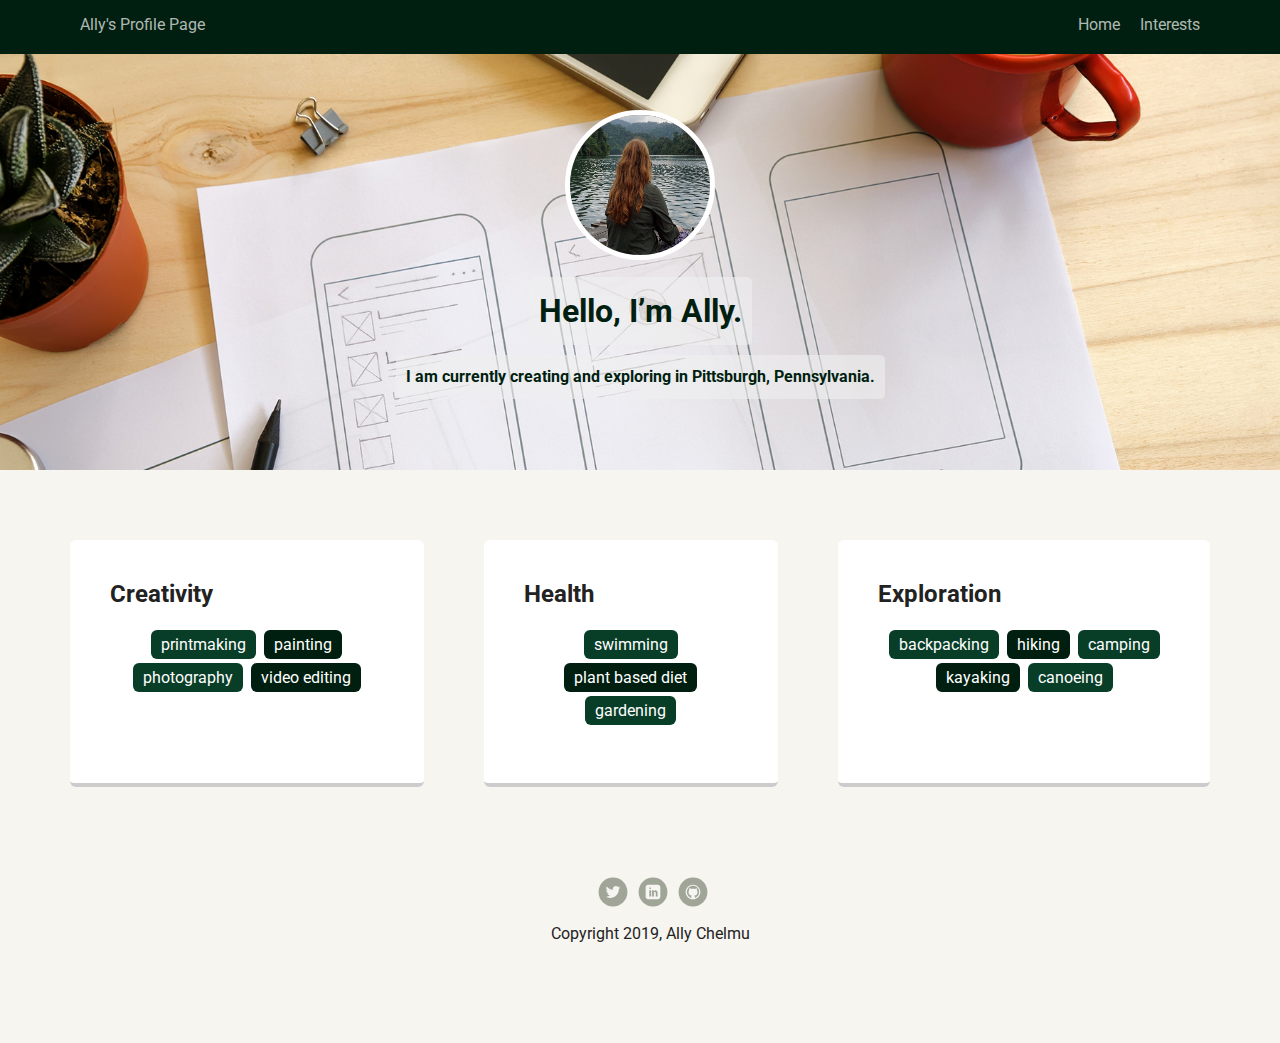
==== interests.html @ 50ff5c98 "changed to interests" ====
<!doctype html>
<html lang="en">
<head>
  <meta charset="utf-8">
  <title>Ally's Profile</title>
  <meta name="viewport" content="width=device-width, initial-scale=1.0">
  <link rel="stylesheet" href="styles.css">
  <link href="https://fonts.googleapis.com/css?family=Muli%7CRoboto:400,300,500,700,900" rel="stylesheet"></head>
  <body>

    <div class="main-nav">
        <ul class="nav">
            <li class="name"><a href="index.html">Ally's Profile Page</a></li>
          <li><a href="index.html">Home</a></li>
          <li><a href="interests.html">Interests</a></li>
        </ul>
    </div>

    <header>
      <img src="images/thailandview.jpg" alt="Ally in Thailand" class="profile-image">
      <h1 class="tag name">Hello, I’m Ally.</h1>
      <p class="tag location">I am currently creating and exploring in Pittsburgh, Pennsylvania.</p>
    </header>
    
    <main>
      <main class="flex">
        <section class="card">
          <h2>Creativity</h2>
          <ul class="interests">
            <li>printmaking</li>
            <li>painting</li>
            <li>photography</li>
            <li>video editing</li>
          </ul>
        </section> 

        <section class="card">
          <h2>Health</h2>
          <ul class="interests">
            <li>swimming</li>
            <li>plant based diet</li>
            <li>gardening</li>
          </ul>
        </section> 

        <section class="card">
          <h2>Exploration</h2>
          <ul class="interests">
            <li>backpacking</li>
            <li>hiking</li>
            <li>camping</li>
            <li>kayaking</li>
            <li>canoeing</li>
          </ul>
        </section> 

    </main>

    <footer>
        <ul>
          <li><a href="https://twitter.com/allymcgraw" class="social twitter">Twitter</a></li>
          <li><a href="https://www.linkedin.com/in/allison-chelmu/" class="social linkedin">LinkedIn</a></li>
          <li><a href="https://github.com/allymu" class="social github">Github</a></li>
        </ul>
        <p class="copyright">Copyright 2019, Ally Chelmu</p>
      </footer>
    </body>
    </html>
---- styles.css ----
/* Global Layout Set-up */
* { 
  box-sizing: border-box;
}
  
body {
  margin: 0;
  padding: 0;
  text-align: center;
  font-family: 'Roboto', sans-serif;
  color: #222;
  background: #f7f5f0;
}
/* Link Styles */

a {
  text-decoration: none;
font-weight: lighter;  
color: rgba(255, 255, 255, 0.692);
}
a:hover {
  color: #white;
  font-weight: normal;  
  
}

/* Section Styles */

.main-nav {
  width: 100%;
  background: #011f10;
  min-height: 30px;
  padding: 10px;
  position: fixed;
  text-align: center;
}
.nav {
  display: flex;
  justify-content: space-around;
  font-weight: 700;
  list-style-type: none;
  margin: 0 auto;
  padding: 0;
}

.nav .name {
    display: block;
    margin-right: auto;
    color: white;
}
.nav li {
  padding: 5px 10px 10px 10px;
}
.nav a {
  transition: all .5s;
}
.nav a:hover {
  color: white
}

header {
  text-align: center;
  background: url('images/sketches.jpg') no-repeat top center ;
  background-size: cover;
  overflow: hidden;
  padding-top: 60px;
}
header {
  line-height: 1.5;
}
header .profile-image {
  margin-top: 50px;
  width: 150px;
  height: 150px;
  border-radius: 50%;
  border: 5px solid white;
  transition: all .5s;
}
header .profile-image:hover {
  transform: scale(1.2) rotate(5deg);
}
.tag {
  background-color: #efefef9c;
  color: #011f10;
  padding: 10px;
  border-radius: 5px;
  display: table;
  margin: 10px auto;
} 
.location {
  background-color: #efefef9c;
  color: #011f10;
  font-weight: bold
}
.card {
  margin: 30px;
  padding: 20px 40px 40px;
  max-width: 500px;
  text-align: left;
  background: #fff;
  border-bottom: 4px solid #ccc;
  border-radius: 6px;
  transition: all .5s;
}
.card:hover {
  border-color:#011f10;
}

ul.skills {
  padding: 0;
  text-align: center;
}

.skills li {
  border-radius: 6px;
  display: inline-block;
  background: #c0400d;
  color: white;
  padding: 5px 10px;
  margin: 2px;
}

.skills li:nth-child(odd) {
  background: #0395a0;
}

ul.interests {
  padding: 0;
  text-align: center;
}

.interests li {
  border-radius: 6px;
  display: inline-block;
  background: #011f10;
  color: white;
  padding: 5px 10px;
  margin: 2px;
}

.interests li:nth-child(odd) {
  background: #083d27;
}

footer {
  width: 100%;
  min-height: 30px;
  padding: 20px 0 40px 20px;
}

footer .copyright {
  top: -8px;
  font-size: .75em;
}

footer ul {
  list-style-type: none;
  margin: 0;
  padding: 0;
}

footer ul li {
  display: inline-block;
}

a.social {
  display: inline-block;
  text-indent: -9999px;
  margin-left: 5px;
  width: 30px;
  height: 30px;
  background-size: 30px 30px;
  opacity: .4;
  transition: all .5s;
}
a.twitter {
  background-image: url(images/twitter.svg);
}
a.linkedin {
  background-image: url(images/linkedin.svg);
}
a.github {
  background-image: url(images/github.svg);
}
a.social:hover {
  opacity: 1;
}
.clearfix {
  clear: both;
}

/* Styles for larger screens */
@media screen and (min-width: 720px) {
  
  .flex {
      display: -ms-flexbox;      /* TWEENER - IE 10 */
      display: flex; 
      max-width: 1200px;
      -ms-flex-pack: distribute;
      justify-content: space-around;
      margin: 0 auto;
  }

  header {
    min-height: 470px;
  }

  .nav {
    max-width: 1200px;
    padding: 0 30px;
  }


  main {
    padding-top: 20px;
  }

  main p {
    line-height: 1.6em;
  }

  footer {
    font-size: 1.3em;
    max-width: 1200px;
    margin: 40px auto;
  }

}
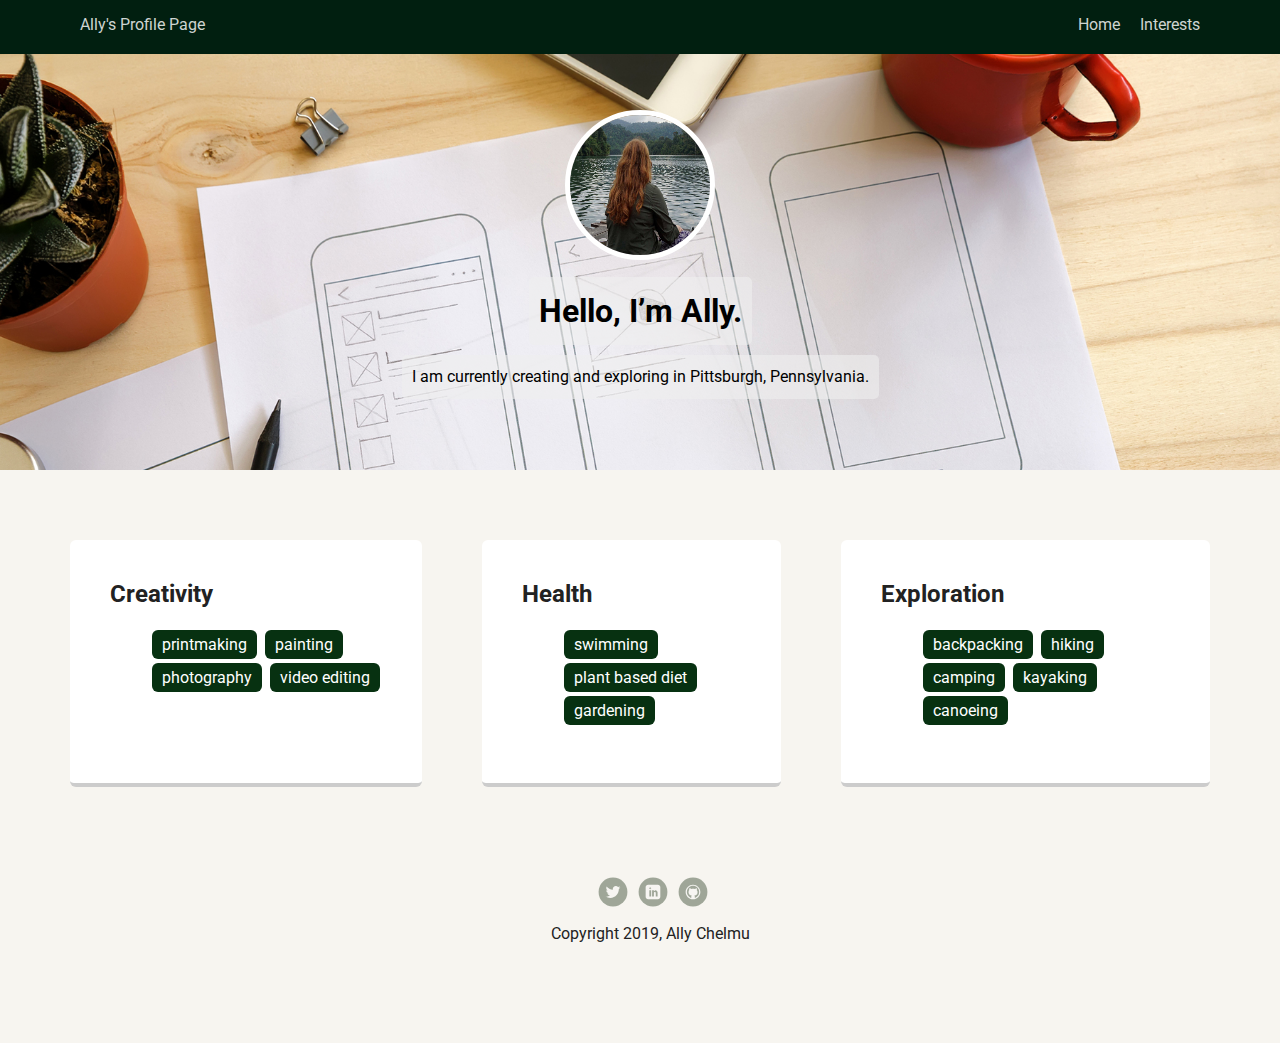
==== commit aae0e04e: "new changes in css and interests page" ====
--- a/interests.html
+++ b/interests.html
@@ -8,20 +8,20 @@
   <link href="https://fonts.googleapis.com/css?family=Muli%7CRoboto:400,300,500,700,900" rel="stylesheet"></head>
   <body>
 
-    <div class="main-nav">
+    <nav class="main-nav">
         <ul class="nav">
             <li class="name"><a href="index.html">Ally's Profile Page</a></li>
           <li><a href="index.html">Home</a></li>
           <li><a href="interests.html">Interests</a></li>
         </ul>
-    </div>
+    </nav>
 
     <header>
       <img src="images/thailandview.jpg" alt="Ally in Thailand" class="profile-image">
       <h1 class="tag name">Hello, I’m Ally.</h1>
       <p class="tag location">I am currently creating and exploring in Pittsburgh, Pennsylvania.</p>
     </header>
-    
+
     <main>
       <main class="flex">
         <section class="card">
--- a/styles.css
+++ b/styles.css
@@ -15,13 +15,13 @@
 
 a {
   text-decoration: none;
-font-weight: lighter;  
-color: rgba(255, 255, 255, 0.692);
-}
+  font-weight: lighter;
+  color: rgba(255, 255, 255, 0.815);
+}
+
 a:hover {
-  color: #white;
-  font-weight: normal;  
-  
+  color: #ffffff;
+  font-weight: regular;
 }
 
 /* Section Styles */
@@ -81,16 +81,15 @@
 }
 .tag {
   background-color: #efefef9c;
-  color: #011f10;
+  color: black;
   padding: 10px;
   border-radius: 5px;
   display: table;
   margin: 10px auto;
 } 
 .location {
-  background-color: #efefef9c;
-  color: #011f10;
-  font-weight: bold
+  background-color: #efefef9c ;
+  color: #black;
 }
 .card {
   margin: 30px;
@@ -124,22 +123,13 @@
   background: #0395a0;
 }
 
-ul.interests {
-  padding: 0;
-  text-align: center;
-}
-
 .interests li {
   border-radius: 6px;
   display: inline-block;
-  background: #011f10;
+  background: #073111;
   color: white;
   padding: 5px 10px;
   margin: 2px;
-}
-
-.interests li:nth-child(odd) {
-  background: #083d27;
 }
 
 footer {
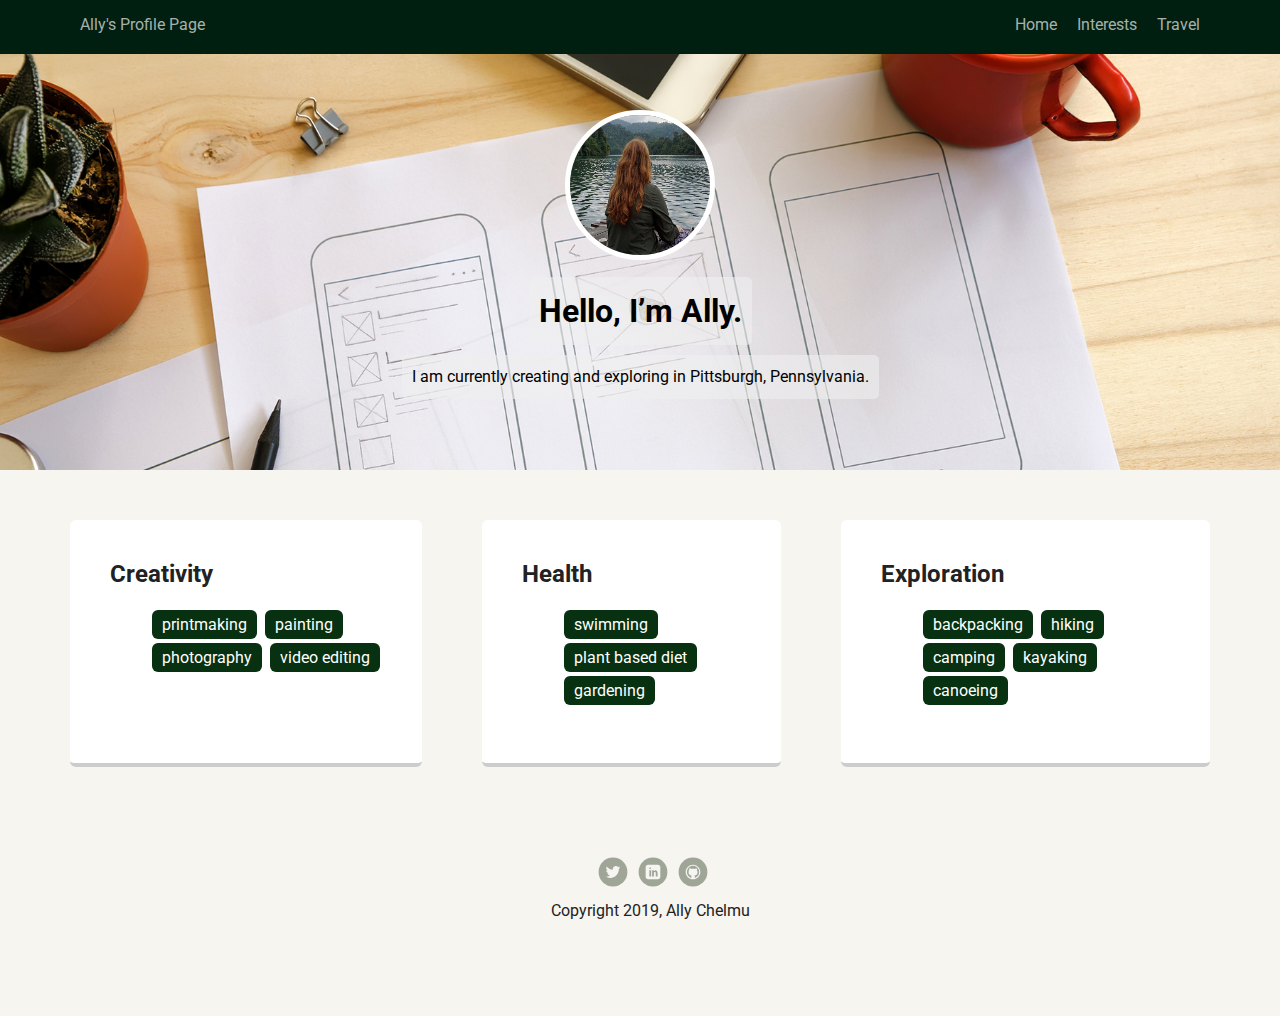
==== commit d670f31d: "Update interests.html" ====
--- a/interests.html
+++ b/interests.html
@@ -13,6 +13,7 @@
             <li class="name"><a href="index.html">Ally's Profile Page</a></li>
           <li><a href="index.html">Home</a></li>
           <li><a href="interests.html">Interests</a></li>
+          <li><a href="travel.html">Travel</a></li>
         </ul>
     </nav>
 
@@ -21,9 +22,8 @@
       <h1 class="tag name">Hello, I’m Ally.</h1>
       <p class="tag location">I am currently creating and exploring in Pittsburgh, Pennsylvania.</p>
     </header>
-
-    <main>
-      <main class="flex">
+  
+    <main class="flex">
         <section class="card">
           <h2>Creativity</h2>
           <ul class="interests">
--- a/styles.css
+++ b/styles.css
@@ -16,7 +16,7 @@
 a {
   text-decoration: none;
   font-weight: lighter;
-  color: rgba(255, 255, 255, 0.815);
+  color: rgba(255, 255, 255, 0.664);
 }
 
 a:hover {
@@ -132,6 +132,7 @@
   margin: 2px;
 }
 
+
 footer {
   width: 100%;
   min-height: 30px;
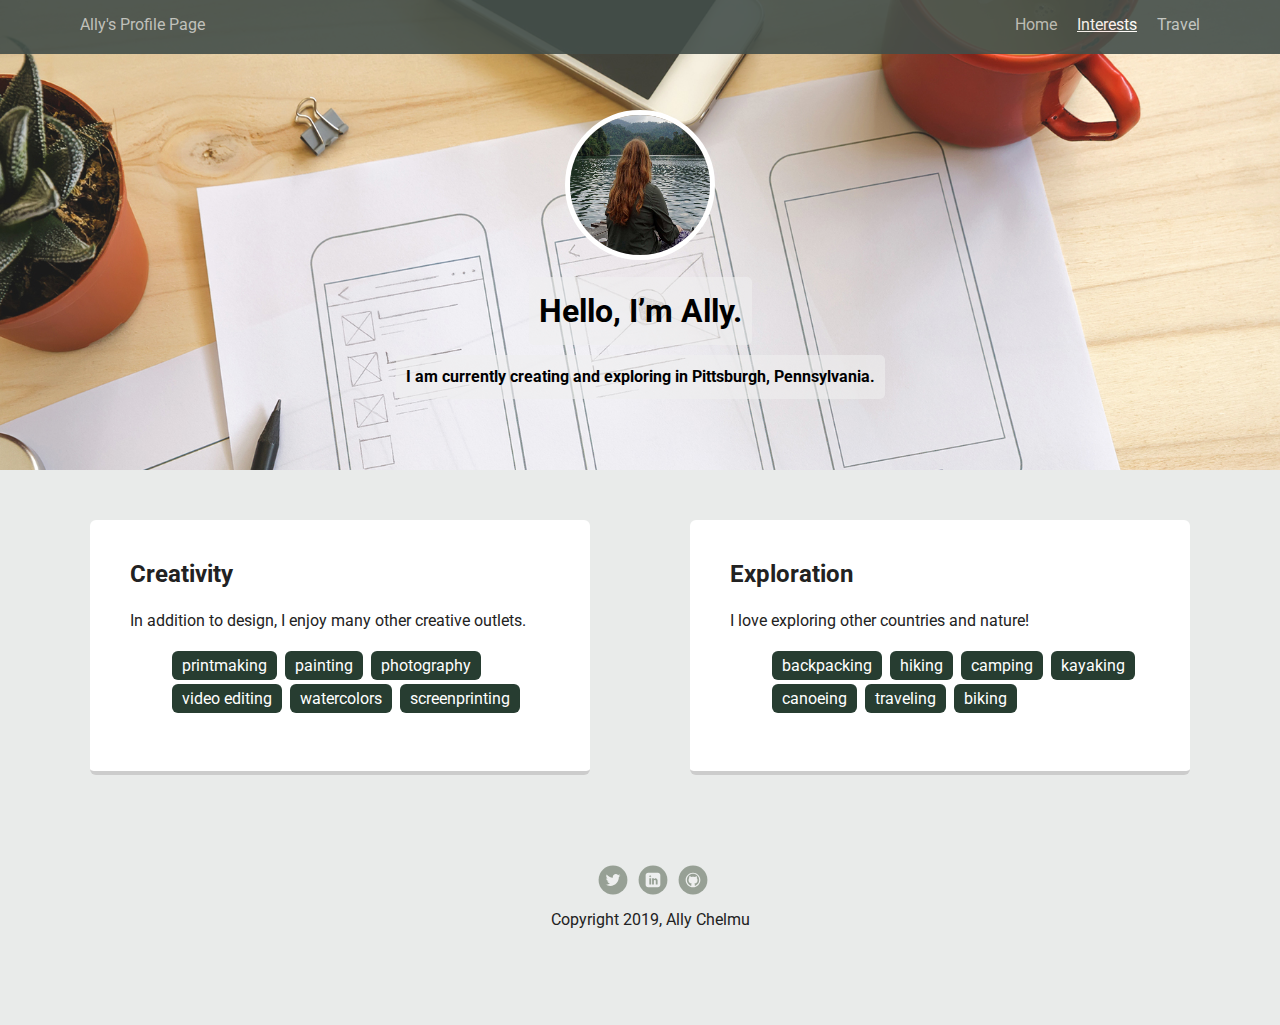
==== commit c1595f8d: "final updates" ====
--- a/interests.html
+++ b/interests.html
@@ -12,7 +12,7 @@
         <ul class="nav">
             <li class="name"><a href="index.html">Ally's Profile Page</a></li>
           <li><a href="index.html">Home</a></li>
-          <li><a href="interests.html">Interests</a></li>
+          <li><a class="current" href="interests.html">Interests</a></li>
           <li><a href="travel.html">Travel</a></li>
         </ul>
     </nav>
@@ -26,31 +26,29 @@
     <main class="flex">
         <section class="card">
           <h2>Creativity</h2>
+          <p>In addition to design, I enjoy many other creative outlets.</p>
           <ul class="interests">
             <li>printmaking</li>
             <li>painting</li>
             <li>photography</li>
             <li>video editing</li>
+            <li>watercolors</li>
+            <li>screenprinting</li>
           </ul>
         </section> 
 
-        <section class="card">
-          <h2>Health</h2>
-          <ul class="interests">
-            <li>swimming</li>
-            <li>plant based diet</li>
-            <li>gardening</li>
-          </ul>
-        </section> 
 
         <section class="card">
           <h2>Exploration</h2>
+          <p>I love exploring other countries and nature!</p>
           <ul class="interests">
             <li>backpacking</li>
             <li>hiking</li>
             <li>camping</li>
             <li>kayaking</li>
             <li>canoeing</li>
+            <li>traveling</li>
+            <li>biking</li>
           </ul>
         </section> 
 
--- a/styles.css
+++ b/styles.css
@@ -9,7 +9,7 @@
   text-align: center;
   font-family: 'Roboto', sans-serif;
   color: #222;
-  background: #f7f5f0;
+  background: #e9ebea;
 }
 /* Link Styles */
 
@@ -28,7 +28,8 @@
 
 .main-nav {
   width: 100%;
-  background: #011f10;
+  background: #434e4a;
+  opacity: 90%;
   min-height: 30px;
   padding: 10px;
   position: fixed;
@@ -57,10 +58,14 @@
 .nav a:hover {
   color: white
 }
+.nav .current {
+  text-decoration: underline;
+  color: white
+}
 
 header {
   text-align: center;
-  background: url('images/sketches.jpg') no-repeat top center ;
+  background: url('images/sketches.jpg') no-repeat top center;
   background-size: cover;
   overflow: hidden;
   padding-top: 60px;
@@ -77,7 +82,7 @@
   transition: all .5s;
 }
 header .profile-image:hover {
-  transform: scale(1.2) rotate(5deg);
+  transform: scale(1.0) rotate(5deg);
 }
 .tag {
   background-color: #efefef9c;
@@ -90,6 +95,7 @@
 .location {
   background-color: #efefef9c ;
   color: #black;
+  font-weight: bold;
 }
 .card {
   margin: 30px;
@@ -101,10 +107,47 @@
   border-radius: 6px;
   transition: all .5s;
 }
+.card_big {
+  margin: 30px;
+  padding: 20px 40px 40px;
+  max-width: 75%;
+  text-align: left;
+  background: #fff;
+  border-bottom: 4px solid #ccc;
+  border-radius: 6px;
+  transition: all .5s;
+}
+
 .card:hover {
   border-color:#011f10;
 }
 
+.card_big:hover {
+  border-color:#011f10;
+}
+
+div.gallery {
+  margin: 15px;
+  border: 1px solid #ccc;
+  float: center;
+  width: 400px;
+  background-color: white;
+}
+
+div.gallery:hover {
+  border: 1px solid rgb(175, 175, 175);
+}
+
+div.gallery img {
+  width: 100%;
+  height: auto;
+}
+
+div.desc {
+  padding: 10px;
+  text-align: center;
+}
+
 ul.skills {
   padding: 0;
   text-align: center;
@@ -113,20 +156,17 @@
 .skills li {
   border-radius: 6px;
   display: inline-block;
-  background: #c0400d;
+  background: #5c7475;
   color: white;
   padding: 5px 10px;
   margin: 2px;
 }
 
-.skills li:nth-child(odd) {
-  background: #0395a0;
-}
 
 .interests li {
   border-radius: 6px;
   display: inline-block;
-  background: #073111;
+  background: #273d31;
   color: white;
   padding: 5px 10px;
   margin: 2px;
@@ -201,7 +241,6 @@
     padding: 0 30px;
   }
 
-
   main {
     padding-top: 20px;
   }
